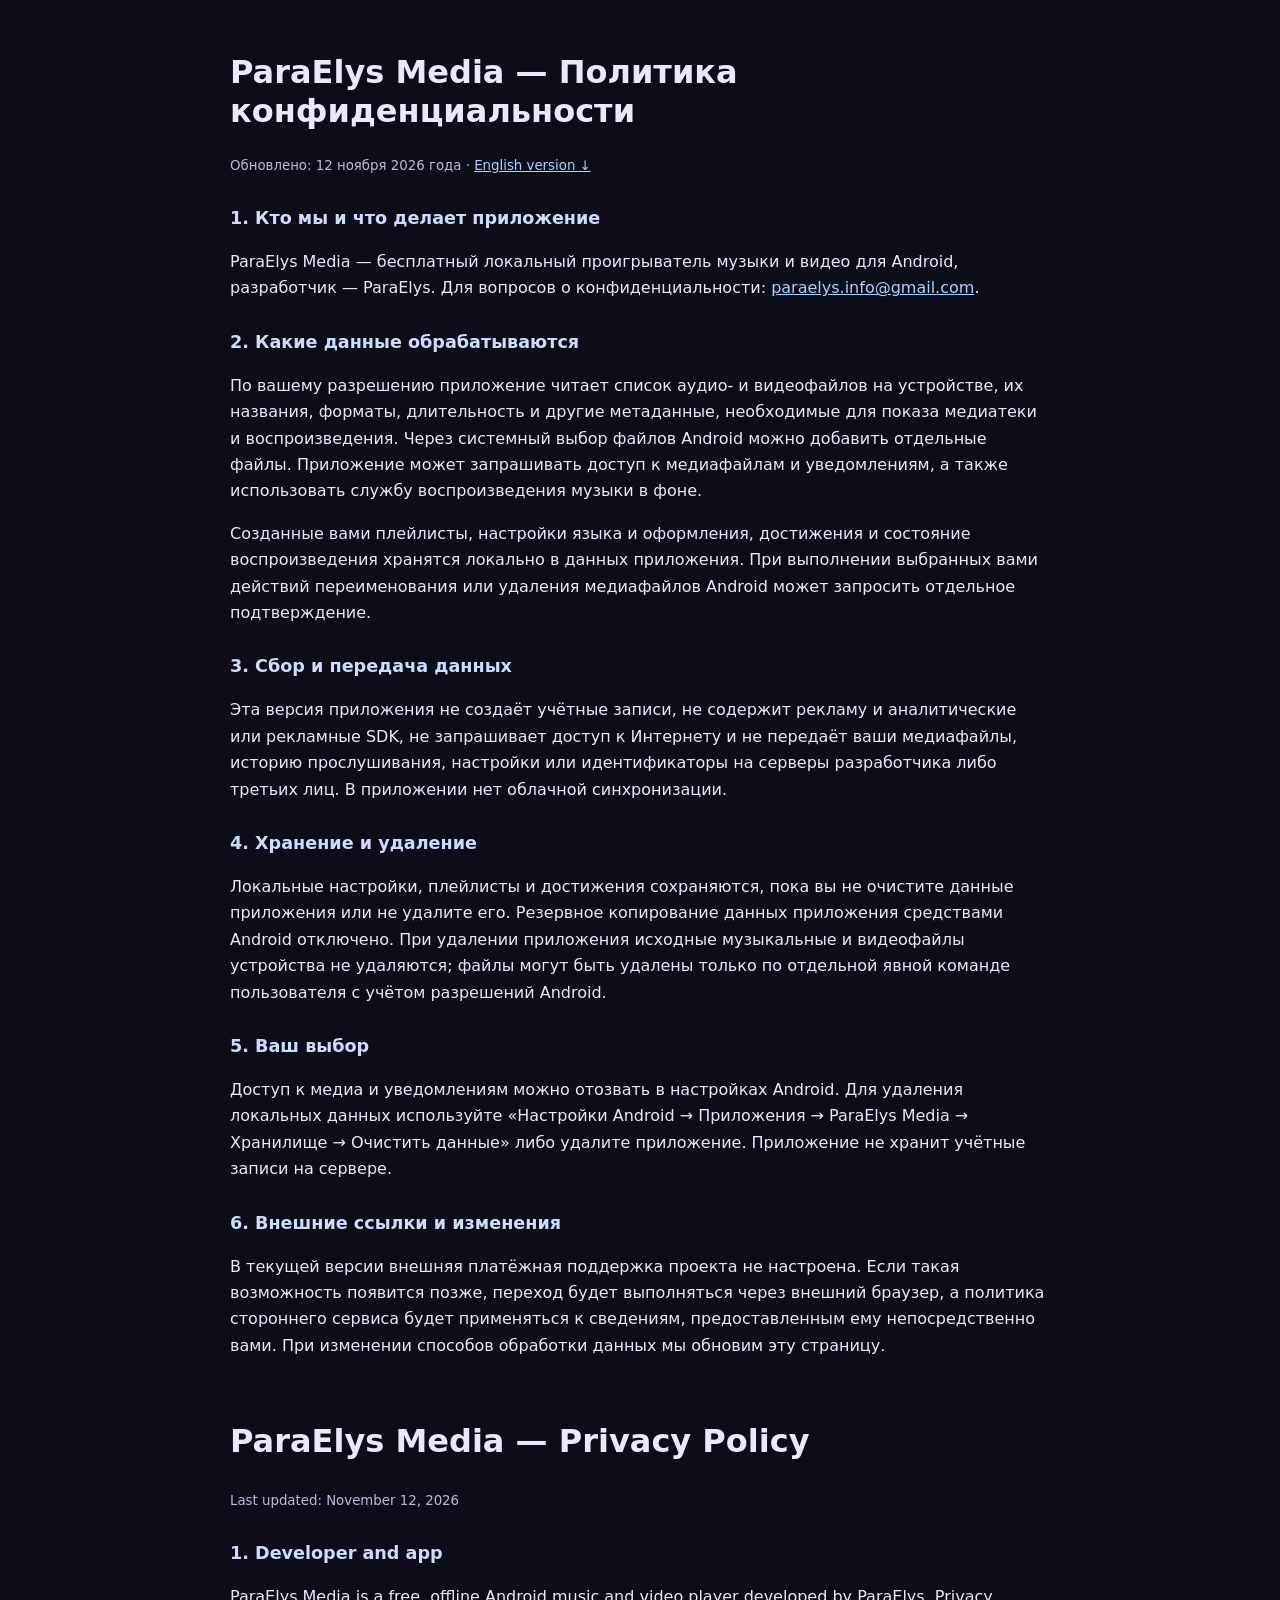
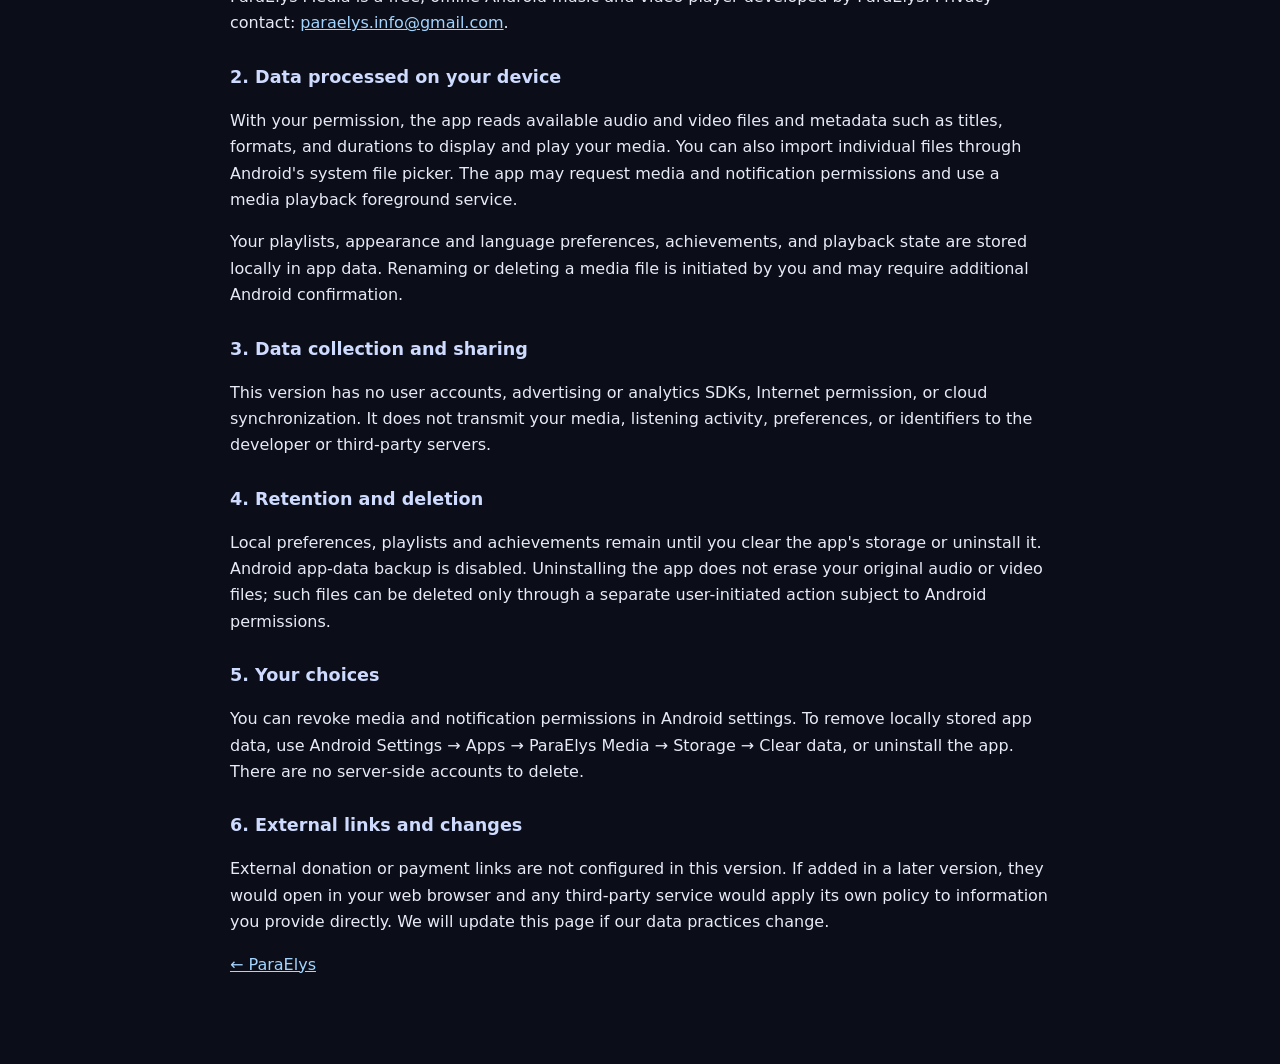
==== media-privacy.html @ 5e65c6c2 "Rename privacy policy to ParaElys Media and keep legacy URL redirect" ====
<!doctype html>
<html lang="ru">
<head>
  <meta charset="utf-8">
  <meta name="viewport" content="width=device-width, initial-scale=1">
  <meta name="robots" content="index,follow">
  <meta name="description" content="Политика конфиденциальности ParaElys Media / ParaElys Media Privacy Policy">
  <title>ParaElys Media — Политика конфиденциальности / Privacy Policy</title>
  <style>
    :root{color-scheme:dark;font-family:system-ui,-apple-system,"Segoe UI",sans-serif}
    body{margin:0;background:#0b0e18;color:#e7eaf7;line-height:1.65}
    main{max-width:820px;margin:auto;padding:32px 22px 70px}
    a{color:#a3d5ff} a:focus-visible{outline:2px solid #a3d5ff}
    h1{font-size:clamp(1.5rem,4vw,2rem);line-height:1.2}
    h2{margin-top:26px;font-size:1.1rem;color:#cedbff}
    p,li{font-size:1rem} section{padding-top:20px}
    section+section{border-top:1px solid #35415c;margin-top:35px}
    small{color:#b6bfda}
  </style>
</head>
<body>
<main>
  <h1>ParaElys Media — Политика конфиденциальности</h1>
  <small>Обновлено: 12 ноября 2026 года · <a href="#english" lang="en">English version ↓</a></small>
  <h2>1. Кто мы и что делает приложение</h2>
  <p>ParaElys Media — бесплатный локальный проигрыватель музыки и видео для Android, разработчик — ParaElys. Для вопросов о конфиденциальности: <a href="mailto:paraelys.info@gmail.com">paraelys.info@gmail.com</a>.</p>
  <h2>2. Какие данные обрабатываются</h2>
  <p>По вашему разрешению приложение читает список аудио- и видеофайлов на устройстве, их названия, форматы, длительность и другие метаданные, необходимые для показа медиатеки и воспроизведения. Через системный выбор файлов Android можно добавить отдельные файлы. Приложение может запрашивать доступ к медиафайлам и уведомлениям, а также использовать службу воспроизведения музыки в фоне.</p>
  <p>Созданные вами плейлисты, настройки языка и оформления, достижения и состояние воспроизведения хранятся локально в данных приложения. При выполнении выбранных вами действий переименования или удаления медиафайлов Android может запросить отдельное подтверждение.</p>
  <h2>3. Сбор и передача данных</h2>
  <p>Эта версия приложения не создаёт учётные записи, не содержит рекламу и аналитические или рекламные SDK, не запрашивает доступ к Интернету и не передаёт ваши медиафайлы, историю прослушивания, настройки или идентификаторы на серверы разработчика либо третьих лиц. В приложении нет облачной синхронизации.</p>
  <h2>4. Хранение и удаление</h2>
  <p>Локальные настройки, плейлисты и достижения сохраняются, пока вы не очистите данные приложения или не удалите его. Резервное копирование данных приложения средствами Android отключено. При удалении приложения исходные музыкальные и видеофайлы устройства не удаляются; файлы могут быть удалены только по отдельной явной команде пользователя с учётом разрешений Android.</p>
  <h2>5. Ваш выбор</h2>
  <p>Доступ к медиа и уведомлениям можно отозвать в настройках Android. Для удаления локальных данных используйте «Настройки Android → Приложения → ParaElys Media → Хранилище → Очистить данные» либо удалите приложение. Приложение не хранит учётные записи на сервере.</p>
  <h2>6. Внешние ссылки и изменения</h2>
  <p>В текущей версии внешняя платёжная поддержка проекта не настроена. Если такая возможность появится позже, переход будет выполняться через внешний браузер, а политика стороннего сервиса будет применяться к сведениям, предоставленным ему непосредственно вами. При изменении способов обработки данных мы обновим эту страницу.</p>
  <section id="english" lang="en">
    <h1>ParaElys Media — Privacy Policy</h1>
    <small>Last updated: November 12, 2026</small>
    <h2>1. Developer and app</h2>
    <p>ParaElys Media is a free, offline Android music and video player developed by ParaElys. Privacy contact: <a href="mailto:paraelys.info@gmail.com">paraelys.info@gmail.com</a>.</p>
    <h2>2. Data processed on your device</h2>
    <p>With your permission, the app reads available audio and video files and metadata such as titles, formats, and durations to display and play your media. You can also import individual files through Android's system file picker. The app may request media and notification permissions and use a media playback foreground service.</p>
    <p>Your playlists, appearance and language preferences, achievements, and playback state are stored locally in app data. Renaming or deleting a media file is initiated by you and may require additional Android confirmation.</p>
    <h2>3. Data collection and sharing</h2>
    <p>This version has no user accounts, advertising or analytics SDKs, Internet permission, or cloud synchronization. It does not transmit your media, listening activity, preferences, or identifiers to the developer or third-party servers.</p>
    <h2>4. Retention and deletion</h2>
    <p>Local preferences, playlists and achievements remain until you clear the app's storage or uninstall it. Android app-data backup is disabled. Uninstalling the app does not erase your original audio or video files; such files can be deleted only through a separate user-initiated action subject to Android permissions.</p>
    <h2>5. Your choices</h2>
    <p>You can revoke media and notification permissions in Android settings. To remove locally stored app data, use Android Settings → Apps → ParaElys Media → Storage → Clear data, or uninstall the app. There are no server-side accounts to delete.</p>
    <h2>6. External links and changes</h2>
    <p>External donation or payment links are not configured in this version. If added in a later version, they would open in your web browser and any third-party service would apply its own policy to information you provide directly. We will update this page if our data practices change.</p>
  </section>
  <p><a href="./">← ParaElys</a></p>
</main>
</body>
</html>
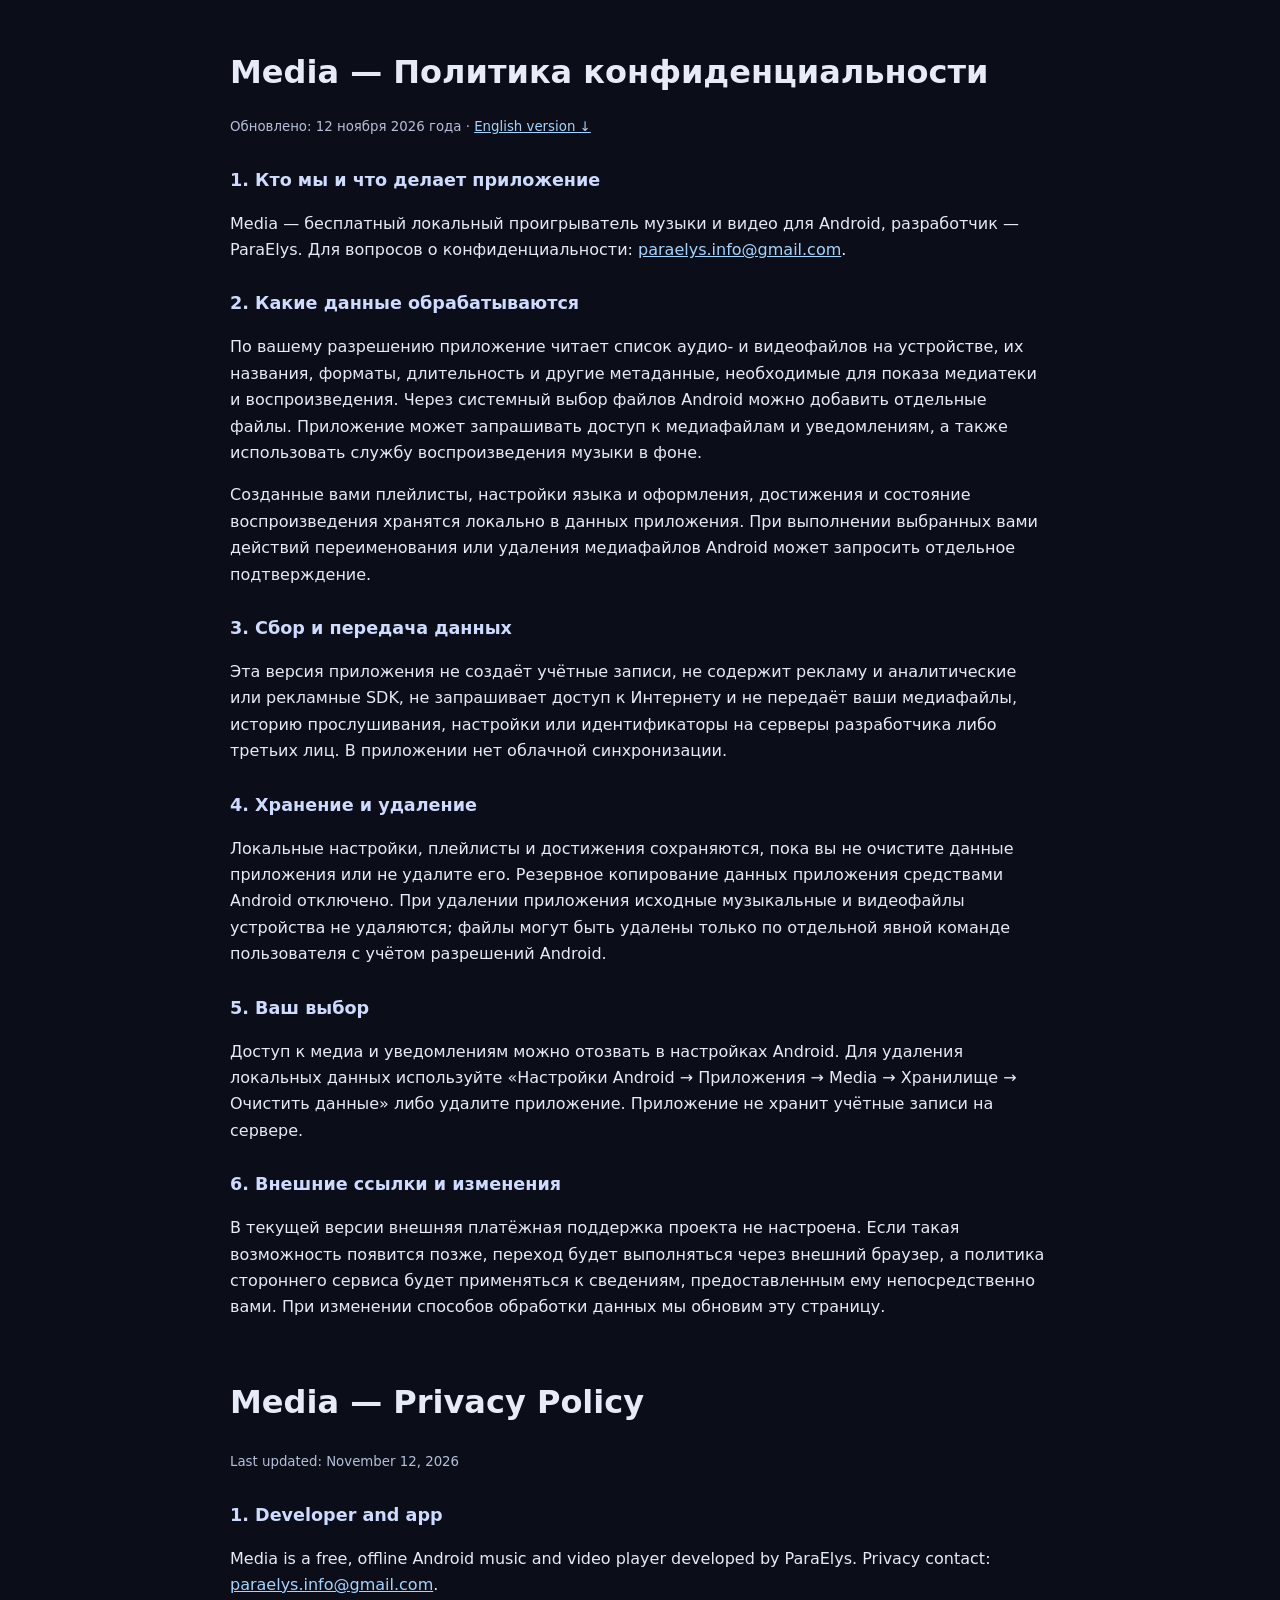
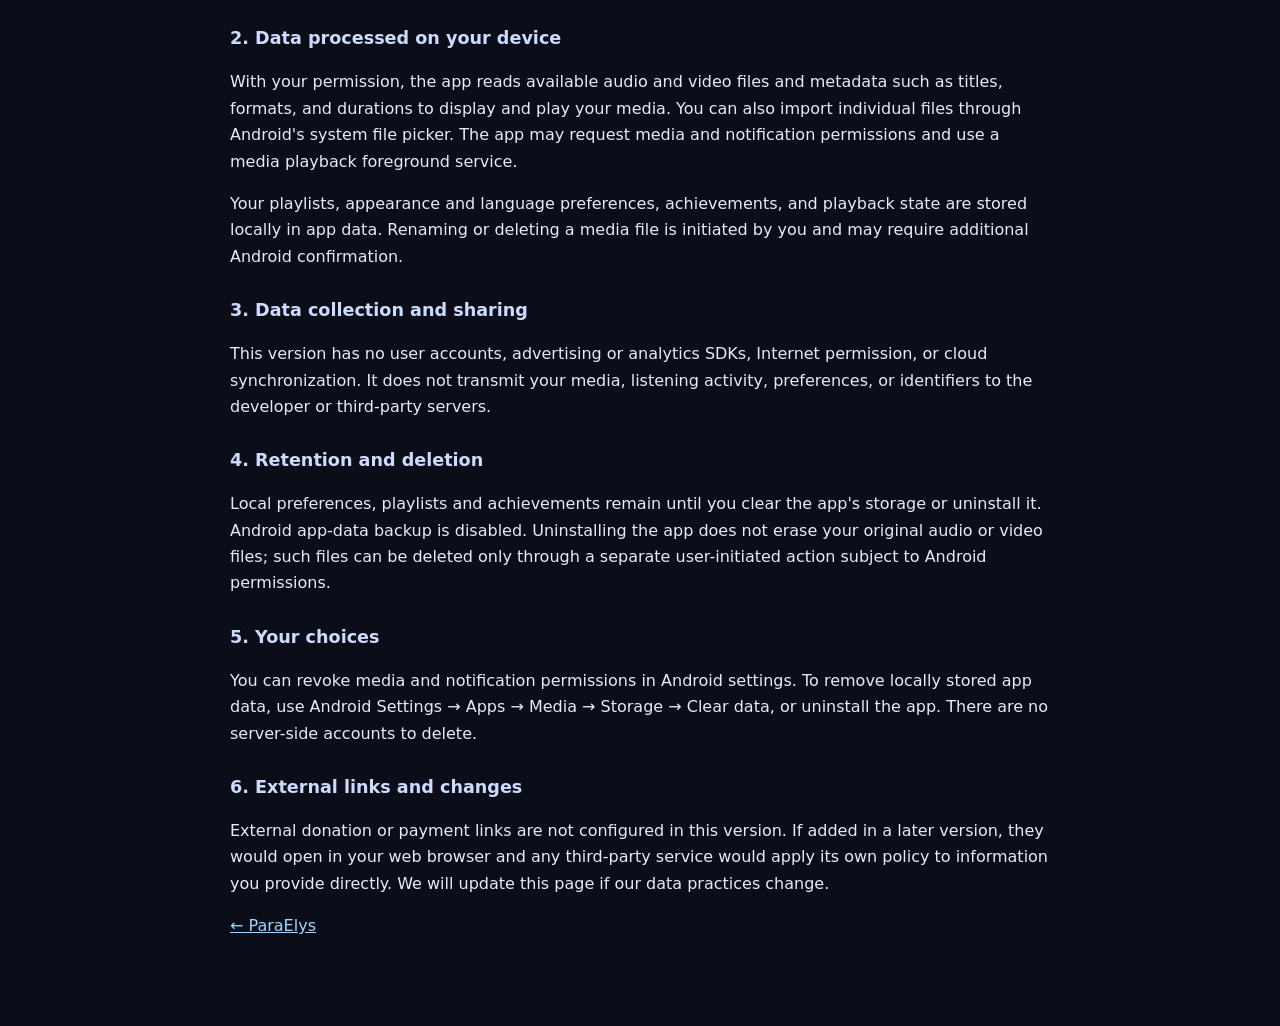
==== commit f2391268: "Rename public privacy policy branding to Media" ====
--- a/media-privacy.html
+++ b/media-privacy.html
@@ -4,8 +4,8 @@
   <meta charset="utf-8">
   <meta name="viewport" content="width=device-width, initial-scale=1">
   <meta name="robots" content="index,follow">
-  <meta name="description" content="Политика конфиденциальности ParaElys Media / ParaElys Media Privacy Policy">
-  <title>ParaElys Media — Политика конфиденциальности / Privacy Policy</title>
+  <meta name="description" content="Политика конфиденциальности Media / Media Privacy Policy">
+  <title>Media — Политика конфиденциальности / Privacy Policy</title>
   <style>
     :root{color-scheme:dark;font-family:system-ui,-apple-system,"Segoe UI",sans-serif}
     body{margin:0;background:#0b0e18;color:#e7eaf7;line-height:1.65}
@@ -20,10 +20,10 @@
 </head>
 <body>
 <main>
-  <h1>ParaElys Media — Политика конфиденциальности</h1>
+  <h1>Media — Политика конфиденциальности</h1>
   <small>Обновлено: 12 ноября 2026 года · <a href="#english" lang="en">English version ↓</a></small>
   <h2>1. Кто мы и что делает приложение</h2>
-  <p>ParaElys Media — бесплатный локальный проигрыватель музыки и видео для Android, разработчик — ParaElys. Для вопросов о конфиденциальности: <a href="mailto:paraelys.info@gmail.com">paraelys.info@gmail.com</a>.</p>
+  <p>Media — бесплатный локальный проигрыватель музыки и видео для Android, разработчик — ParaElys. Для вопросов о конфиденциальности: <a href="mailto:paraelys.info@gmail.com">paraelys.info@gmail.com</a>.</p>
   <h2>2. Какие данные обрабатываются</h2>
   <p>По вашему разрешению приложение читает список аудио- и видеофайлов на устройстве, их названия, форматы, длительность и другие метаданные, необходимые для показа медиатеки и воспроизведения. Через системный выбор файлов Android можно добавить отдельные файлы. Приложение может запрашивать доступ к медиафайлам и уведомлениям, а также использовать службу воспроизведения музыки в фоне.</p>
   <p>Созданные вами плейлисты, настройки языка и оформления, достижения и состояние воспроизведения хранятся локально в данных приложения. При выполнении выбранных вами действий переименования или удаления медиафайлов Android может запросить отдельное подтверждение.</p>
@@ -32,14 +32,14 @@
   <h2>4. Хранение и удаление</h2>
   <p>Локальные настройки, плейлисты и достижения сохраняются, пока вы не очистите данные приложения или не удалите его. Резервное копирование данных приложения средствами Android отключено. При удалении приложения исходные музыкальные и видеофайлы устройства не удаляются; файлы могут быть удалены только по отдельной явной команде пользователя с учётом разрешений Android.</p>
   <h2>5. Ваш выбор</h2>
-  <p>Доступ к медиа и уведомлениям можно отозвать в настройках Android. Для удаления локальных данных используйте «Настройки Android → Приложения → ParaElys Media → Хранилище → Очистить данные» либо удалите приложение. Приложение не хранит учётные записи на сервере.</p>
+  <p>Доступ к медиа и уведомлениям можно отозвать в настройках Android. Для удаления локальных данных используйте «Настройки Android → Приложения → Media → Хранилище → Очистить данные» либо удалите приложение. Приложение не хранит учётные записи на сервере.</p>
   <h2>6. Внешние ссылки и изменения</h2>
   <p>В текущей версии внешняя платёжная поддержка проекта не настроена. Если такая возможность появится позже, переход будет выполняться через внешний браузер, а политика стороннего сервиса будет применяться к сведениям, предоставленным ему непосредственно вами. При изменении способов обработки данных мы обновим эту страницу.</p>
   <section id="english" lang="en">
-    <h1>ParaElys Media — Privacy Policy</h1>
+    <h1>Media — Privacy Policy</h1>
     <small>Last updated: November 12, 2026</small>
     <h2>1. Developer and app</h2>
-    <p>ParaElys Media is a free, offline Android music and video player developed by ParaElys. Privacy contact: <a href="mailto:paraelys.info@gmail.com">paraelys.info@gmail.com</a>.</p>
+    <p>Media is a free, offline Android music and video player developed by ParaElys. Privacy contact: <a href="mailto:paraelys.info@gmail.com">paraelys.info@gmail.com</a>.</p>
     <h2>2. Data processed on your device</h2>
     <p>With your permission, the app reads available audio and video files and metadata such as titles, formats, and durations to display and play your media. You can also import individual files through Android's system file picker. The app may request media and notification permissions and use a media playback foreground service.</p>
     <p>Your playlists, appearance and language preferences, achievements, and playback state are stored locally in app data. Renaming or deleting a media file is initiated by you and may require additional Android confirmation.</p>
@@ -48,7 +48,7 @@
     <h2>4. Retention and deletion</h2>
     <p>Local preferences, playlists and achievements remain until you clear the app's storage or uninstall it. Android app-data backup is disabled. Uninstalling the app does not erase your original audio or video files; such files can be deleted only through a separate user-initiated action subject to Android permissions.</p>
     <h2>5. Your choices</h2>
-    <p>You can revoke media and notification permissions in Android settings. To remove locally stored app data, use Android Settings → Apps → ParaElys Media → Storage → Clear data, or uninstall the app. There are no server-side accounts to delete.</p>
+    <p>You can revoke media and notification permissions in Android settings. To remove locally stored app data, use Android Settings → Apps → Media → Storage → Clear data, or uninstall the app. There are no server-side accounts to delete.</p>
     <h2>6. External links and changes</h2>
     <p>External donation or payment links are not configured in this version. If added in a later version, they would open in your web browser and any third-party service would apply its own policy to information you provide directly. We will update this page if our data practices change.</p>
   </section>
